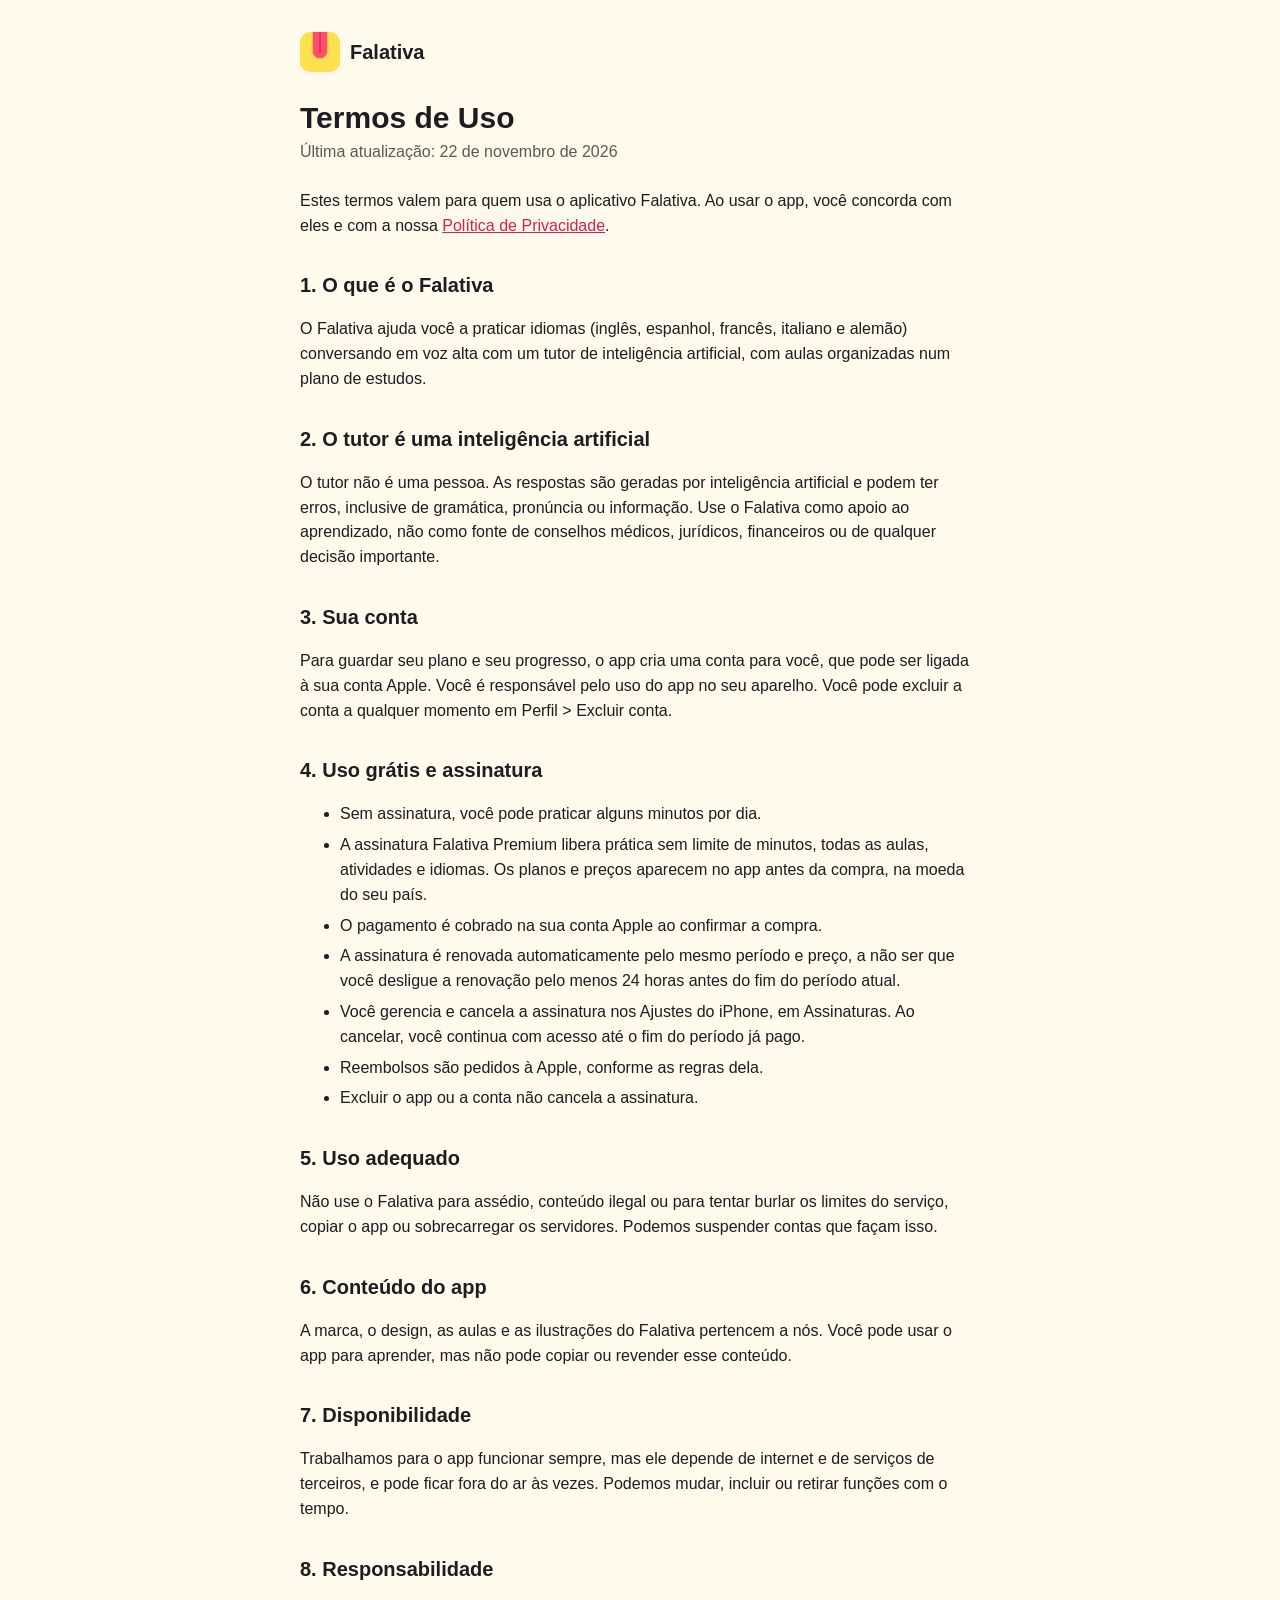
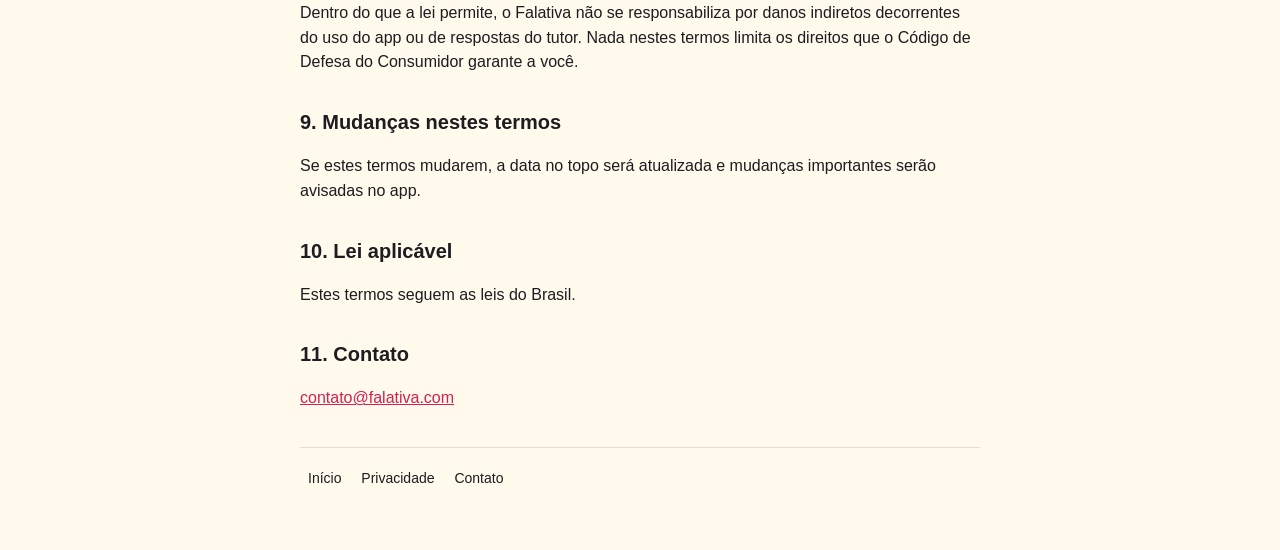
==== termos.html @ 9710fb59 "Add files via upload" ====
<!DOCTYPE html>
<html lang="pt-BR">
<head>
  <meta charset="UTF-8">
  <meta name="viewport" content="width=device-width, initial-scale=1.0">
  <title>Termos de Uso — Falativa</title>
  <link rel="icon" href="/icone.png">
  <link rel="stylesheet" href="/estilo.css">
</head>
<body>
<div class="texto">
  <a class="topo" href="/"><img src="/icone.png" alt="">Falativa</a>

  <h1>Termos de Uso</h1>
  <p class="data">Última atualização: 22 de novembro de 2026</p>

  <p>Estes termos valem para quem usa o aplicativo Falativa. Ao usar o app, você concorda com eles e com a nossa <a href="/privacidade">Política de Privacidade</a>.</p>

  <h2>1. O que é o Falativa</h2>
  <p>O Falativa ajuda você a praticar idiomas (inglês, espanhol, francês, italiano e alemão) conversando em voz alta com um tutor de inteligência artificial, com aulas organizadas num plano de estudos.</p>

  <h2>2. O tutor é uma inteligência artificial</h2>
  <p>O tutor não é uma pessoa. As respostas são geradas por inteligência artificial e podem ter erros, inclusive de gramática, pronúncia ou informação. Use o Falativa como apoio ao aprendizado, não como fonte de conselhos médicos, jurídicos, financeiros ou de qualquer decisão importante.</p>

  <h2>3. Sua conta</h2>
  <p>Para guardar seu plano e seu progresso, o app cria uma conta para você, que pode ser ligada à sua conta Apple. Você é responsável pelo uso do app no seu aparelho. Você pode excluir a conta a qualquer momento em Perfil &gt; Excluir conta.</p>

  <h2>4. Uso grátis e assinatura</h2>
  <ul>
    <li>Sem assinatura, você pode praticar alguns minutos por dia.</li>
    <li>A assinatura Falativa Premium libera prática sem limite de minutos, todas as aulas, atividades e idiomas. Os planos e preços aparecem no app antes da compra, na moeda do seu país.</li>
    <li>O pagamento é cobrado na sua conta Apple ao confirmar a compra.</li>
    <li>A assinatura é renovada automaticamente pelo mesmo período e preço, a não ser que você desligue a renovação pelo menos 24 horas antes do fim do período atual.</li>
    <li>Você gerencia e cancela a assinatura nos Ajustes do iPhone, em Assinaturas. Ao cancelar, você continua com acesso até o fim do período já pago.</li>
    <li>Reembolsos são pedidos à Apple, conforme as regras dela.</li>
    <li>Excluir o app ou a conta não cancela a assinatura.</li>
  </ul>

  <h2>5. Uso adequado</h2>
  <p>Não use o Falativa para assédio, conteúdo ilegal ou para tentar burlar os limites do serviço, copiar o app ou sobrecarregar os servidores. Podemos suspender contas que façam isso.</p>

  <h2>6. Conteúdo do app</h2>
  <p>A marca, o design, as aulas e as ilustrações do Falativa pertencem a nós. Você pode usar o app para aprender, mas não pode copiar ou revender esse conteúdo.</p>

  <h2>7. Disponibilidade</h2>
  <p>Trabalhamos para o app funcionar sempre, mas ele depende de internet e de serviços de terceiros, e pode ficar fora do ar às vezes. Podemos mudar, incluir ou retirar funções com o tempo.</p>

  <h2>8. Responsabilidade</h2>
  <p>Dentro do que a lei permite, o Falativa não se responsabiliza por danos indiretos decorrentes do uso do app ou de respostas do tutor. Nada nestes termos limita os direitos que o Código de Defesa do Consumidor garante a você.</p>

  <h2>9. Mudanças nestes termos</h2>
  <p>Se estes termos mudarem, a data no topo será atualizada e mudanças importantes serão avisadas no app.</p>

  <h2>10. Lei aplicável</h2>
  <p>Estes termos seguem as leis do Brasil.</p>

  <h2>11. Contato</h2>
  <p><a href="mailto:contato@falativa.com">contato@falativa.com</a></p>

  <nav class="rodape">
    <a href="/">Início</a>
    <a href="/privacidade">Privacidade</a>
    <a href="/contato">Contato</a>
  </nav>
</div>
</body>
</html>
---- estilo.css ----
/* Falativa: as cores saem do ícone do app (amarelo, rosa da língua, preto). */
:root {
  --sol: #FFE04D;
  --pagina: #FFFAEB;
  --tinta: #1C1C21;
  --suave: #5E5A52;
  --rosa: #D61F52;
}

* { box-sizing: border-box; }

body {
  margin: 0;
  font-family: ui-rounded, -apple-system, BlinkMacSystemFont, "SF Pro Rounded", "Segoe UI", Roboto, sans-serif;
  color: var(--tinta);
  background: var(--pagina);
  line-height: 1.55;
}

a { color: var(--rosa); }

/* Página inicial: tudo no centro, sobre o amarelo. */
.inicio {
  min-height: 100vh;
  min-height: 100dvh;
  background: var(--sol);
  display: flex;
  flex-direction: column;
  align-items: center;
  justify-content: center;
  text-align: center;
  padding: 48px 20px 28px;
}

.inicio main { flex: 1; display: flex; flex-direction: column; align-items: center; justify-content: center; }

.icone {
  width: 112px;
  height: 112px;
  border-radius: 26px;
  box-shadow: 0 10px 30px rgba(28, 28, 33, 0.18);
  margin-bottom: 22px;
}

.inicio h1 {
  margin: 0;
  font-size: 40px;
  font-weight: 900;
  letter-spacing: -0.5px;
}

.frase {
  margin: 8px 0 30px;
  font-size: 19px;
  max-width: 340px;
}

.loja img { width: 180px; height: 60px; display: block; }

.dica {
  margin: 26px 0 0;
  font-size: 14px;
  color: var(--suave);
  max-width: 320px;
}

.rodape {
  font-size: 14px;
  margin-top: 36px;
}

.rodape a { color: var(--tinta); text-decoration: none; margin: 0 8px; }
.rodape a:hover { text-decoration: underline; }

/* Páginas de texto: privacidade, termos, contato. */
.texto {
  max-width: 720px;
  margin: 0 auto;
  padding: 32px 20px 60px;
}

.texto .topo {
  display: flex;
  align-items: center;
  gap: 10px;
  text-decoration: none;
  color: var(--tinta);
  font-weight: 800;
  font-size: 20px;
  margin-bottom: 28px;
}

.texto .topo img { width: 40px; height: 40px; border-radius: 10px; }

.texto h1 { font-size: 30px; font-weight: 900; margin: 0 0 4px; line-height: 1.2; }
.texto h2 { font-size: 20px; font-weight: 800; margin: 32px 0 8px; }
.texto .data { color: var(--suave); margin: 0 0 24px; }
.texto li { margin-bottom: 6px; }
.texto .rodape { border-top: 1px solid rgba(28, 28, 33, 0.12); padding-top: 20px; }
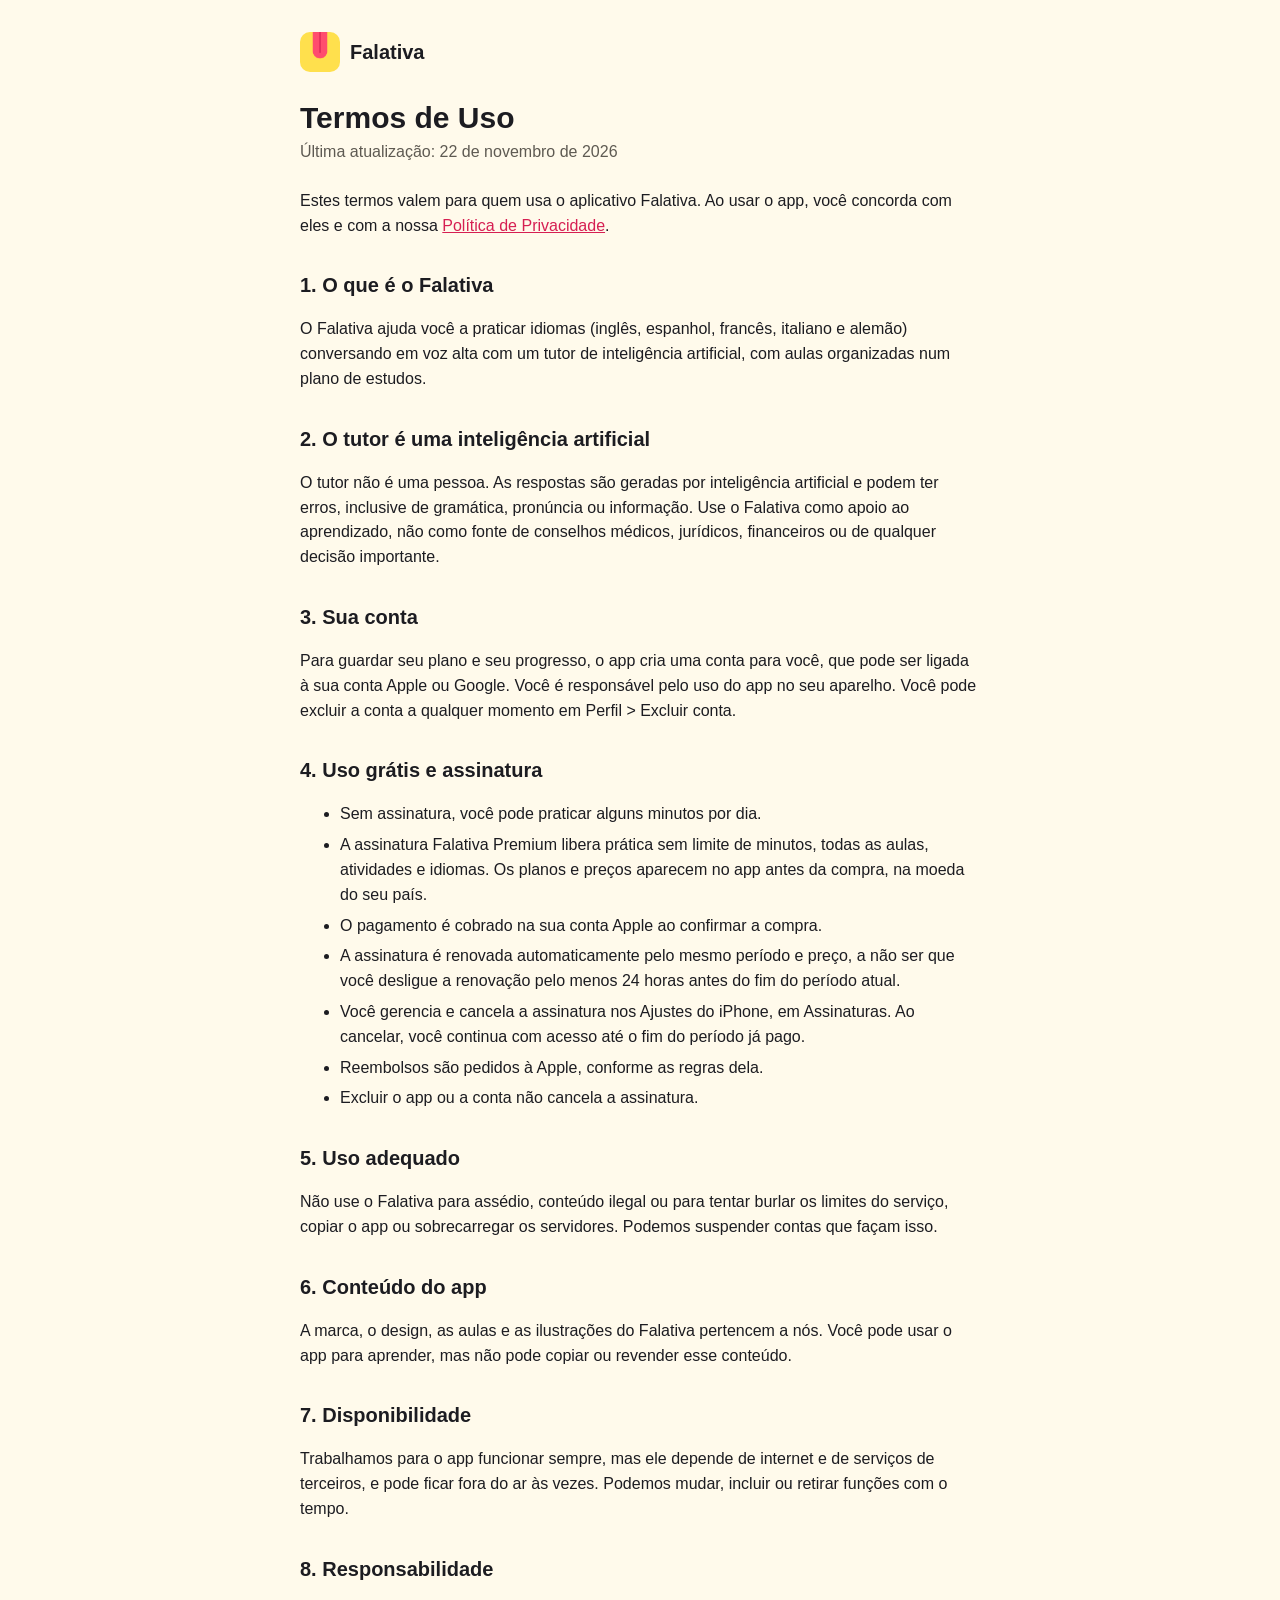
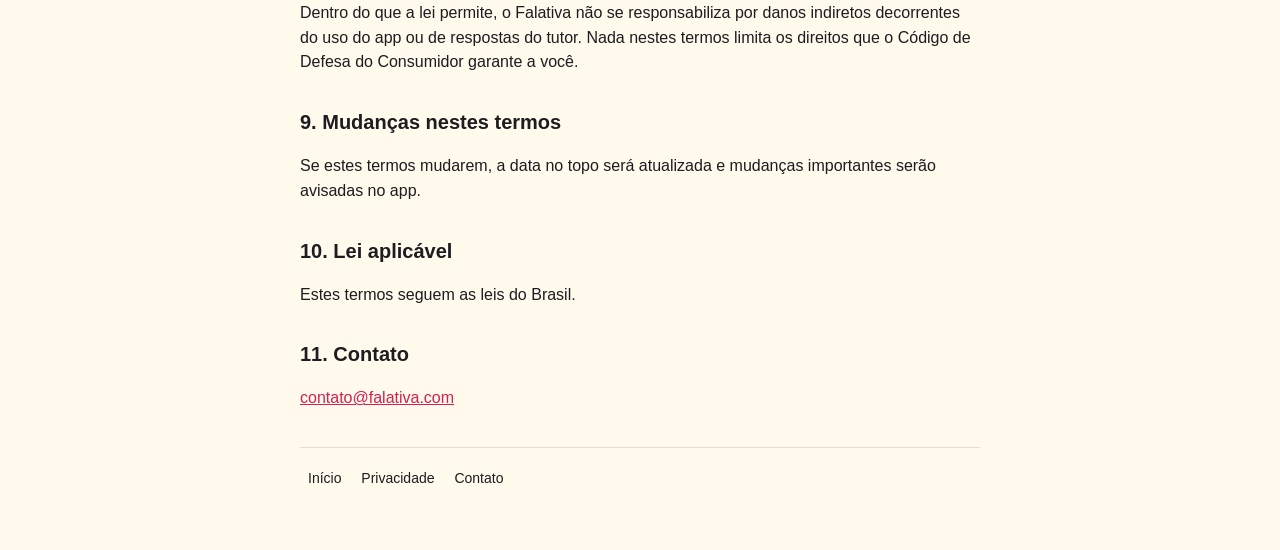
==== commit a5235184: "Privacidade e termos: login com o Google" ====
--- a/termos.html
+++ b/termos.html
@@ -23,7 +23,7 @@
   <p>O tutor não é uma pessoa. As respostas são geradas por inteligência artificial e podem ter erros, inclusive de gramática, pronúncia ou informação. Use o Falativa como apoio ao aprendizado, não como fonte de conselhos médicos, jurídicos, financeiros ou de qualquer decisão importante.</p>
 
   <h2>3. Sua conta</h2>
-  <p>Para guardar seu plano e seu progresso, o app cria uma conta para você, que pode ser ligada à sua conta Apple. Você é responsável pelo uso do app no seu aparelho. Você pode excluir a conta a qualquer momento em Perfil &gt; Excluir conta.</p>
+  <p>Para guardar seu plano e seu progresso, o app cria uma conta para você, que pode ser ligada à sua conta Apple ou Google. Você é responsável pelo uso do app no seu aparelho. Você pode excluir a conta a qualquer momento em Perfil &gt; Excluir conta.</p>
 
   <h2>4. Uso grátis e assinatura</h2>
   <ul>
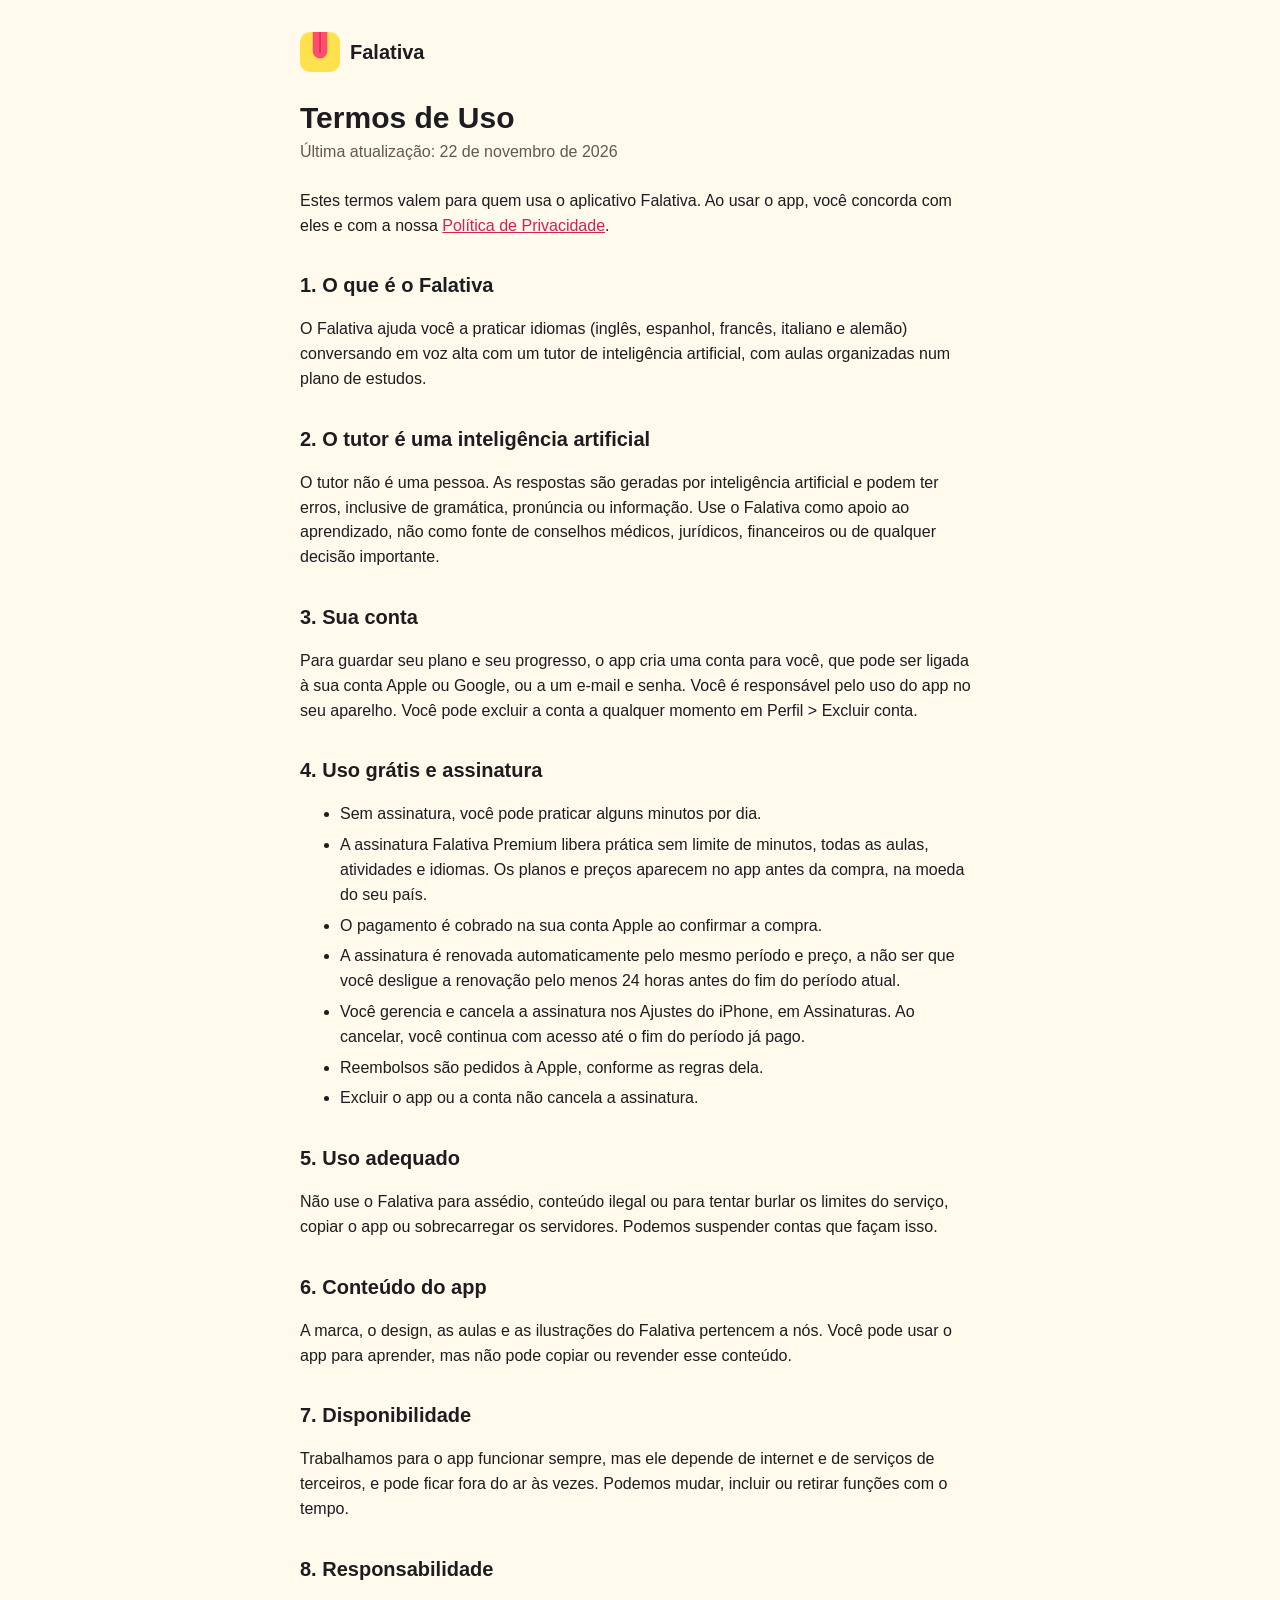
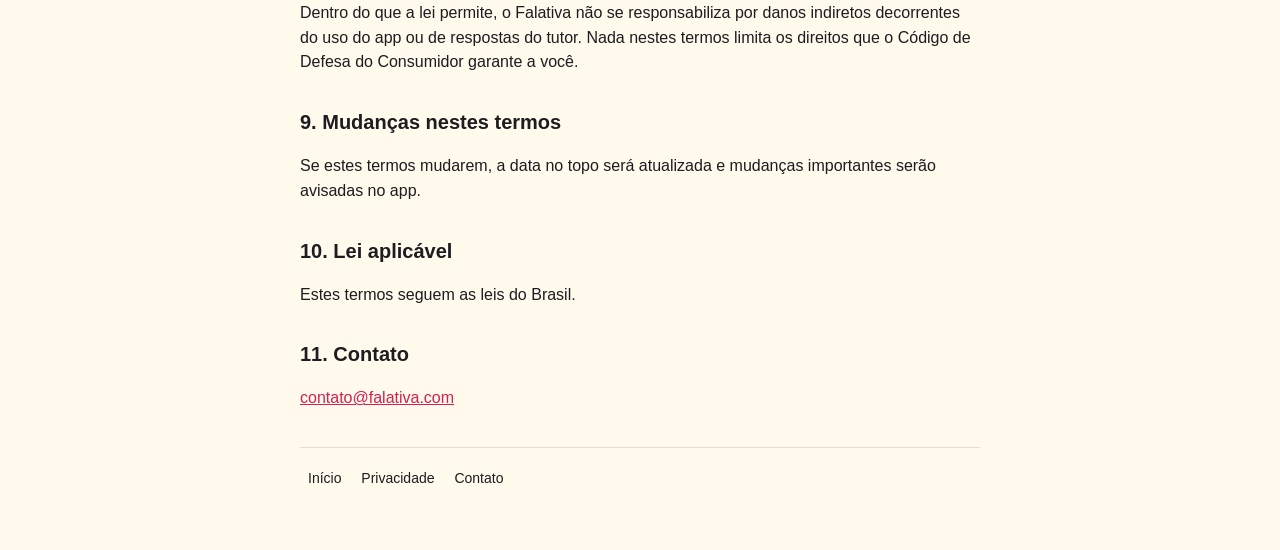
==== commit ee3258e8: "Privacidade e termos: login com e-mail" ====
--- a/termos.html
+++ b/termos.html
@@ -23,7 +23,7 @@
   <p>O tutor não é uma pessoa. As respostas são geradas por inteligência artificial e podem ter erros, inclusive de gramática, pronúncia ou informação. Use o Falativa como apoio ao aprendizado, não como fonte de conselhos médicos, jurídicos, financeiros ou de qualquer decisão importante.</p>
 
   <h2>3. Sua conta</h2>
-  <p>Para guardar seu plano e seu progresso, o app cria uma conta para você, que pode ser ligada à sua conta Apple ou Google. Você é responsável pelo uso do app no seu aparelho. Você pode excluir a conta a qualquer momento em Perfil &gt; Excluir conta.</p>
+  <p>Para guardar seu plano e seu progresso, o app cria uma conta para você, que pode ser ligada à sua conta Apple ou Google, ou a um e-mail e senha. Você é responsável pelo uso do app no seu aparelho. Você pode excluir a conta a qualquer momento em Perfil &gt; Excluir conta.</p>
 
   <h2>4. Uso grátis e assinatura</h2>
   <ul>
